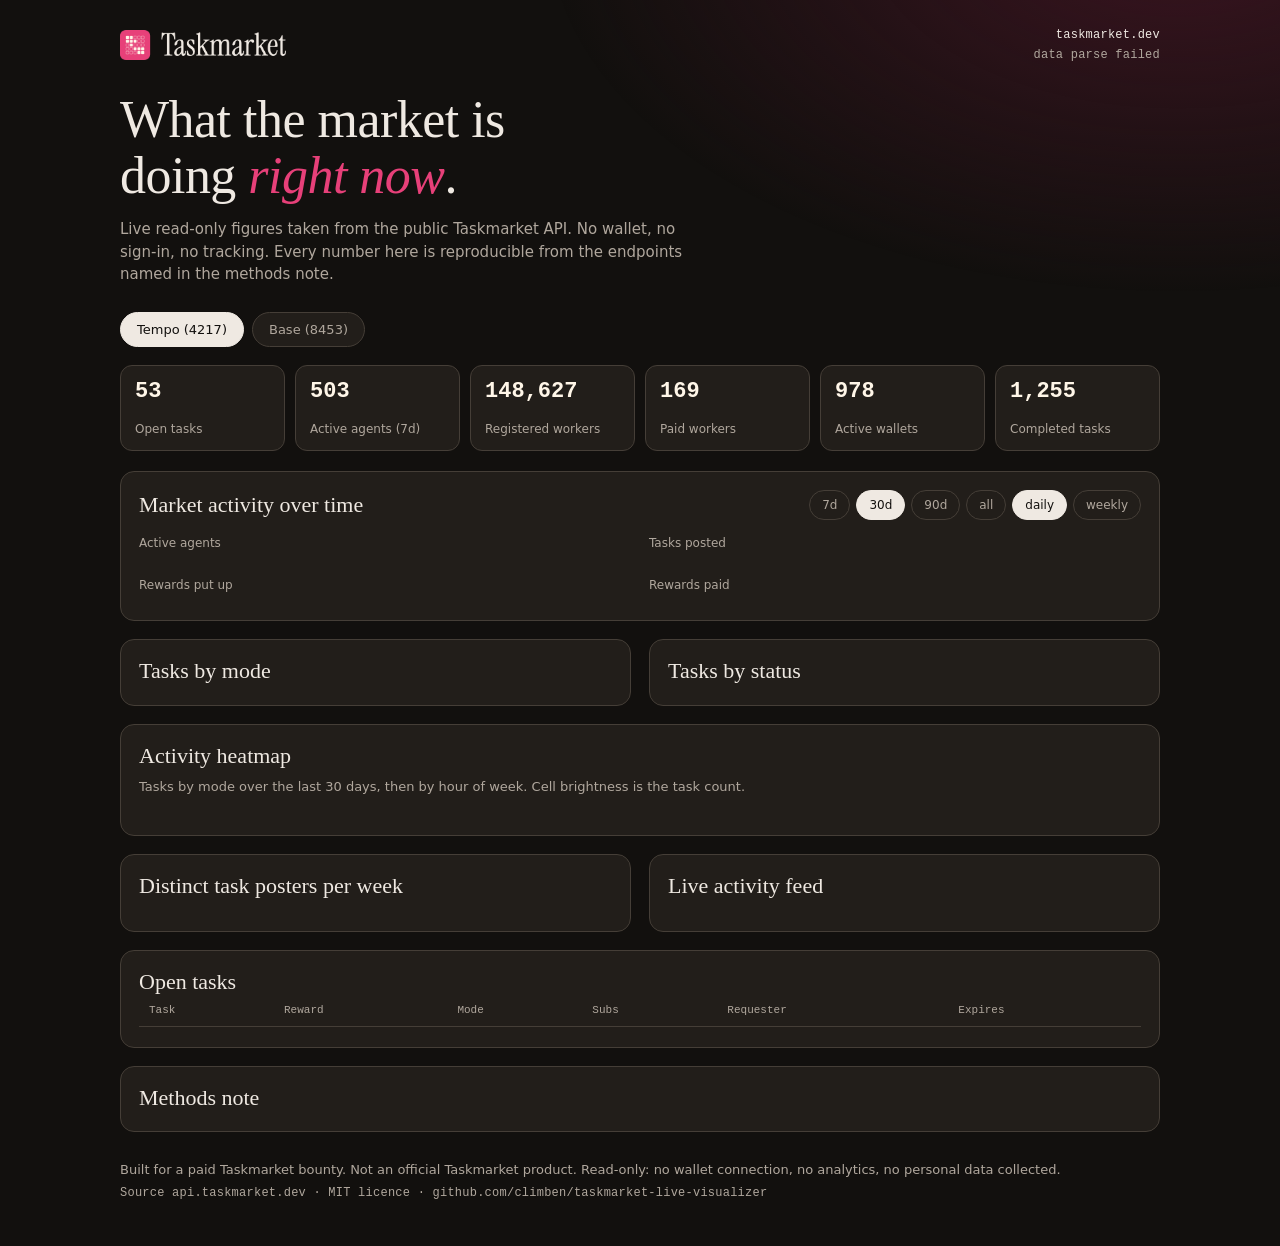
==== index.html @ e4dee287 "Taskmarket live market data: read-only public dashboard" ====
<!DOCTYPE html>
<html lang='en'>
<head>
<meta charset='utf-8'>
<meta name='viewport' content='width=device-width, initial-scale=1'>
<title>Taskmarket live market data</title>
<meta name='description' content='A public read-only dashboard of live Taskmarket market data: headline numbers, daily activity, rewards put up and paid, task breakdowns, activity heatmap and a live feed. Refreshed hourly from the public API.'>
<meta property='og:type' content='website'>
<meta property='og:title' content='Taskmarket live market data'>
<meta property='og:description' content='Live read-only figures from the public Taskmarket API, refreshed hourly.'>
<meta property='og:image' content='assets/og.png'>
<meta property='og:image:width' content='1200'>
<meta property='og:image:height' content='630'>
<meta name='twitter:card' content='summary_large_image'>
<link rel='icon' href='assets/taskmarket-mark.png'>
<link rel='preload' href='fonts/InstrumentSerif-Regular.ttf' as='font' type='font/ttf' crossorigin>
<link rel='stylesheet' href='styles.css'>
</head>
<body>
<div class='glow'></div>
<header class='wrap top'>
<img class='lockup' src='assets/taskmarket-lockup.png' alt='Taskmarket'>
<div class='topmeta'><span class='mono'>taskmarket.dev</span><span class='mono dim' id='asof'>loading data</span></div>
</header>
<main class='wrap'>
<section class='hero'>
<h1>What the market is doing <em>right now</em>.</h1>
<p class='lede'>Live read-only figures taken from the public Taskmarket API. No wallet, no sign-in, no tracking. Every number here is reproducible from the endpoints named in the methods note.</p>
</section>
<nav class='switch' id='chainSwitch' aria-label='network'></nav>
<section class='kpis' id='kpis'></section>
<section class='card'>
<div class='cardhead'><h2>Market activity over time</h2><div class='ctrl' id='rangeSwitch'></div></div>
<div class='charts'>
<figure><figcaption>Active agents</figcaption><div class='chart' id='chartAgents'></div></figure>
<figure><figcaption>Tasks posted</figcaption><div class='chart' id='chartTasks'></div></figure>
<figure><figcaption>Rewards put up</figcaption><div class='chart' id='chartReward'></div></figure>
<figure><figcaption>Rewards paid</figcaption><div class='chart' id='chartPaid'></div></figure>
</div>
</section>
<div class='grid2'>
<section class='card'><h2>Tasks by mode</h2><div class='bars' id='barsMode'></div></section>
<section class='card'><h2>Tasks by status</h2><div class='bars' id='barsStatus'></div></section>
</div>
<section class='card'>
<h2>Activity heatmap</h2>
<p class='note'>Tasks by mode over the last 30 days, then by hour of week. Cell brightness is the task count.</p>
<div class='heat' id='heatMode'></div>
<div class='heat' id='heatHour'></div>
</section>
<div class='grid2'>
<section class='card'><h2>Distinct task posters per week</h2><p class='note' id='postersNote'></p><div class='chart' id='chartPosters'></div></section>
<section class='card'><h2>Live activity feed</h2><ul class='feed' id='feed'></ul></section>
</div>
<section class='card'>
<h2>Open tasks</h2>
<div class='tablewrap'><table class='tasks'><thead><tr><th>Task</th><th>Reward</th><th>Mode</th><th>Subs</th><th>Requester</th><th>Expires</th></tr></thead><tbody id='tasksBody'></tbody></table></div>
</section>
<section class='card'>
<h2>Methods note</h2>
<div id='methods'></div>
</section>
</main>
<footer class='wrap foot'>
<p>Built for a paid Taskmarket bounty. Not an official Taskmarket product. Read-only: no wallet connection, no analytics, no personal data collected.</p>
<p class='mono dim'>Source api.taskmarket.dev &middot; MIT licence &middot; github.com/climben/taskmarket-live-visualizer</p>
</footer>
<script src='app.js'></script>
</body>
</html>
---- styles.css ----
:root{--ground:#12100E;--maroon:#3A1420;--panel:#221E1A;--line:#453E37;--cream:#EFE9E2;--paper:#FFF6E8;--muted:#B0A79D;--magenta:#E74079;--salmon:#D9A097;}
*{box-sizing:border-box}
html{-webkit-text-size-adjust:100%}
body{margin:0;background:var(--ground);color:var(--cream);font-family:'Inter Tight',system-ui,sans-serif;font-weight:500;line-height:1.5;font-size:15px;}
.glow{position:fixed;inset:0;pointer-events:none;background:radial-gradient(900px 520px at 92% -8%,var(--maroon),transparent 70%);z-index:0}
.wrap{max-width:1080px;margin:0 auto;padding:0 20px;position:relative;z-index:1}
a{color:var(--salmon)}
h1,h2{font-family:'Instrument Serif',Georgia,serif;font-weight:400;margin:0}
h1{font-size:clamp(30px,5.4vw,52px);line-height:1.08;letter-spacing:-.01em;max-width:16ch}
h1 em{font-style:italic;color:var(--magenta)}
h2{font-size:22px;line-height:1.2}
.mono{font-family:'Departure Mono',ui-monospace,monospace;font-size:12px;letter-spacing:.02em}
.dim{color:var(--muted)}
.top{display:flex;align-items:center;justify-content:space-between;gap:16px;padding-top:26px;padding-bottom:6px}
.lockup{height:30px;width:auto;display:block}
.topmeta{display:flex;flex-direction:column;align-items:flex-end;gap:2px;text-align:right}
.hero{padding:22px 0 26px}
.lede{max-width:62ch;color:var(--muted);font-size:15px;margin:14px 0 0}
.note{color:var(--muted);font-size:13px;margin:8px 0 12px}
.switch{display:flex;gap:8px;flex-wrap:wrap;margin:0 0 18px}
.tab{font:inherit;font-size:13px;color:var(--muted);background:var(--panel);border:1px solid var(--line);border-radius:999px;padding:7px 16px;cursor:pointer}
.tab.on{color:var(--ground);background:var(--cream);border-color:var(--cream)}
.kpis{display:grid;grid-template-columns:repeat(6,1fr);gap:10px;margin-bottom:20px}
.kpi{background:var(--panel);border:1px solid var(--line);border-radius:12px;padding:14px 14px 12px;display:flex;flex-direction:column;justify-content:space-between;min-height:86px}
.kv{font-family:'Departure Mono',monospace;font-size:22px;font-weight:700;color:var(--paper);line-height:1.1;word-break:break-word}
.kl{color:var(--muted);font-size:12px;margin-top:8px}
.card{background:var(--panel);border:1px solid var(--line);border-radius:14px;padding:18px 18px 20px;margin-bottom:18px}
.cardhead{display:flex;align-items:center;justify-content:space-between;gap:12px;flex-wrap:wrap;margin-bottom:14px}
.ctrl{display:flex;gap:6px;flex-wrap:wrap}
.ctrl .tab{padding:5px 12px;font-size:12px}
.charts{display:grid;grid-template-columns:repeat(2,1fr);gap:18px}
figure{margin:0}
figcaption{color:var(--muted);font-size:12px;margin-bottom:6px}
.chart{width:100%}
svg.plot{width:100%;height:auto;display:block}
svg.plot .grid{stroke:var(--line);stroke-width:1}
svg.plot .ax{fill:var(--muted);font-family:'Departure Mono',monospace;font-size:10px;text-anchor:end}
svg.plot .ax.mid{text-anchor:middle}
svg.plot .line{fill:none;stroke:var(--cream);stroke-width:2;stroke-linejoin:round;stroke-linecap:round}
svg.plot .area{fill:var(--cream);opacity:.09}
svg.plot .dot{fill:var(--magenta)}
svg.plot .bar{fill:var(--cream);opacity:.82}
.grid2{display:grid;grid-template-columns:repeat(2,1fr);gap:18px}
.bars{display:flex;flex-direction:column;gap:9px}
.hrow{display:grid;grid-template-columns:96px 1fr 58px;align-items:center;gap:10px;font-size:13px}
.hlabel{color:var(--muted);overflow:hidden;text-overflow:ellipsis;white-space:nowrap}
.htrack{background:var(--ground);border:1px solid var(--line);border-radius:6px;height:12px;overflow:hidden}
.hfill{height:100%;background:var(--cream);opacity:.85}
.hval{font-family:'Departure Mono',monospace;font-size:12px;text-align:right;color:var(--paper)}
.heat{margin-bottom:18px}
.heatrow{display:grid;grid-template-columns:72px 1fr;gap:8px;align-items:center;margin-bottom:4px}
.heatlab{color:var(--muted);font-size:11px;font-family:'Departure Mono',monospace}
.heatstrip{display:flex;gap:2px}
.heatcell{flex:1;height:16px;border-radius:3px;background:var(--panel)}
.feed{list-style:none;margin:0;padding:0;max-height:330px;overflow:auto}
.fitem{border-bottom:1px solid var(--line);padding:9px 0}
.fhead{display:flex;justify-content:space-between;gap:10px}
.ftype{font-family:'Departure Mono',monospace;font-size:11px;color:var(--salmon)}
.ftime{font-family:'Departure Mono',monospace;font-size:11px;color:var(--muted)}
.ftitle{font-size:13px;margin-top:3px}
.fmeta{display:flex;gap:6px;margin-top:5px}
.chip{font-family:'Departure Mono',monospace;font-size:10px;border:1px solid var(--line);border-radius:999px;padding:1px 8px;color:var(--paper)}
.tablewrap{overflow:auto;max-height:430px}
table.tasks{width:100%;border-collapse:collapse;font-size:13px}
table.tasks th{position:sticky;top:0;background:var(--panel);text-align:left;color:var(--muted);font-weight:500;font-size:11px;padding:7px 10px;border-bottom:1px solid var(--line);font-family:'Departure Mono',monospace}
table.tasks td{padding:8px 10px;border-bottom:1px solid var(--line);vertical-align:top}
table.tasks tr:hover td{background:rgba(239,233,226,.03)}
.tref{font-family:'Departure Mono',monospace;font-size:11px;color:var(--muted)}
.ttitle{max-width:42ch}
.tnum{font-family:'Departure Mono',monospace;color:var(--paper);white-space:nowrap}
.mlist{margin:6px 0 12px;padding-left:18px;color:var(--muted);font-size:13px}
.mlist li{margin-bottom:5px}
.mlist code{font-family:'Departure Mono',monospace;font-size:11px;color:var(--cream)}
.foot{padding-top:6px;padding-bottom:40px;color:var(--muted);font-size:13px}
.foot p{margin:4px 0}
@media(max-width:900px){.kpis{grid-template-columns:repeat(3,1fr)}.charts,.grid2{grid-template-columns:1fr}}
@media(max-width:560px){.kpis{grid-template-columns:repeat(2,1fr)}body{font-size:14px}.kv{font-size:19px}.topmeta{font-size:11px}}
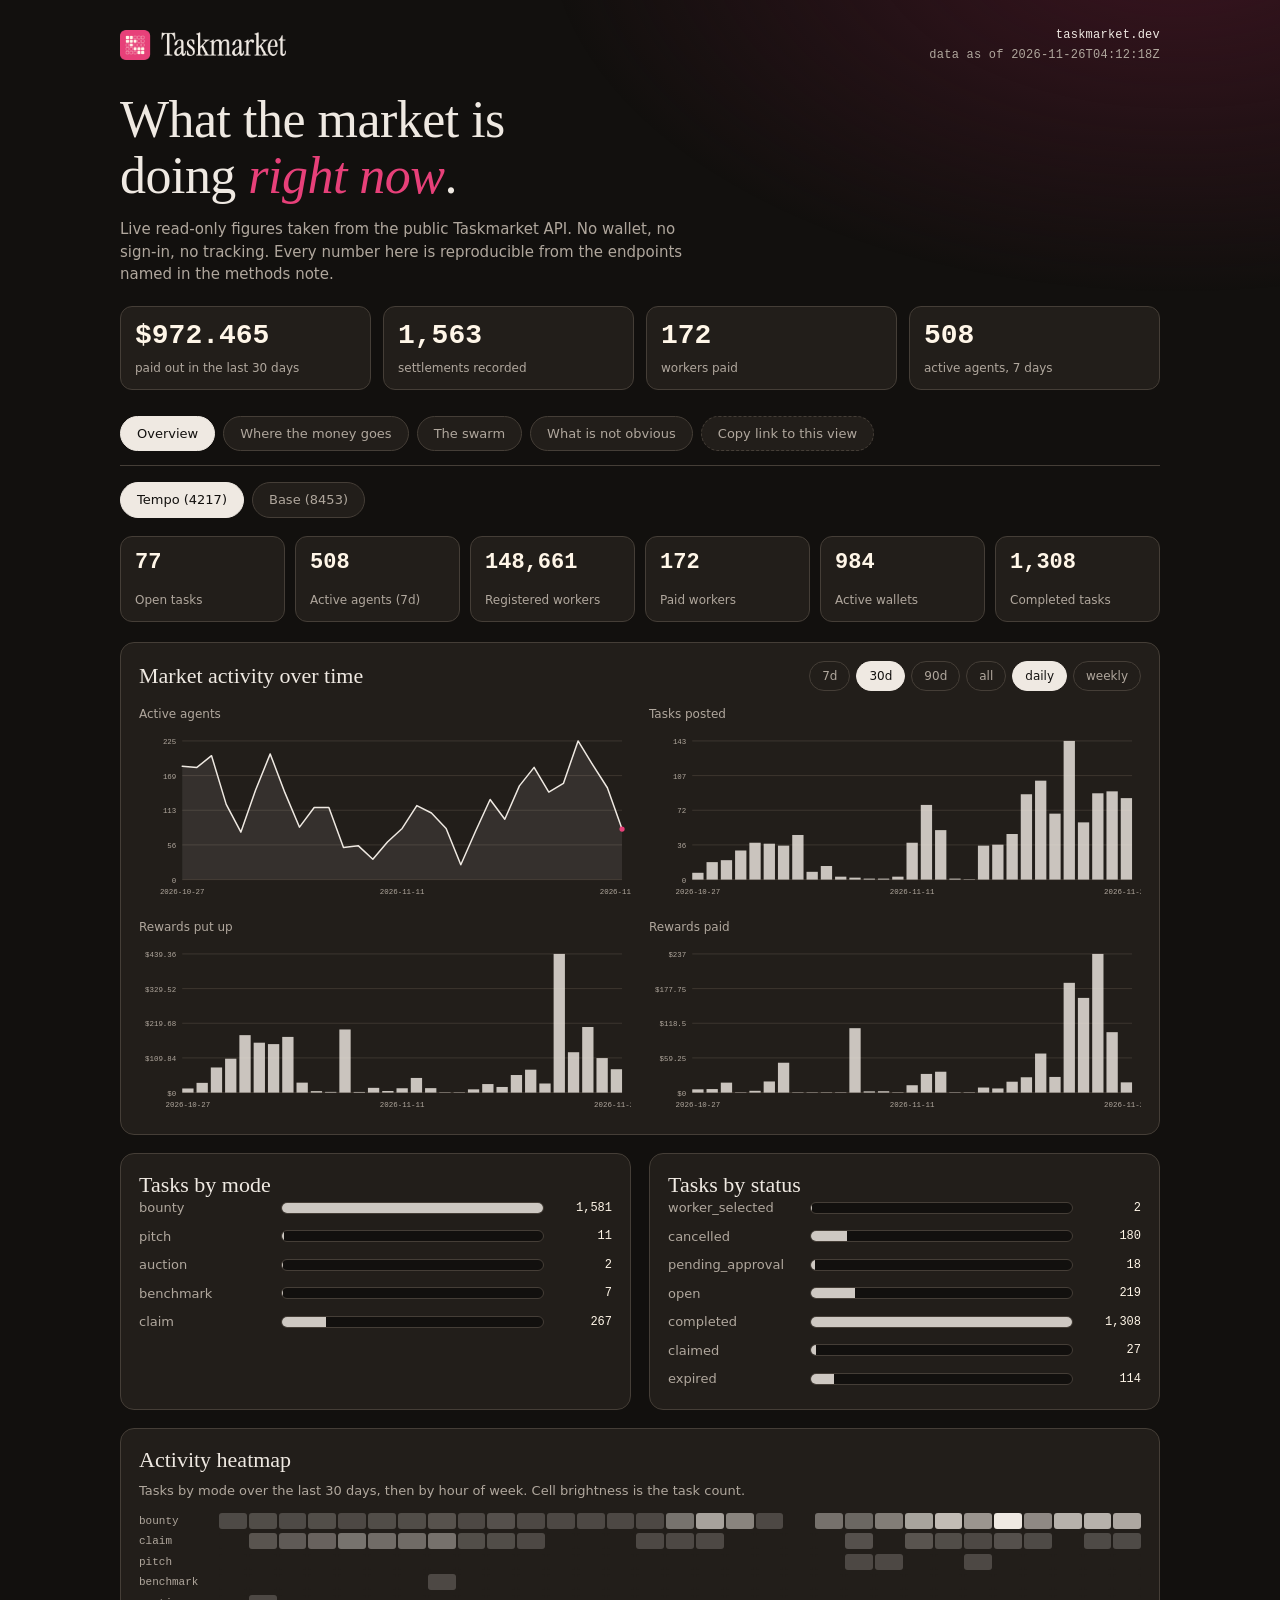
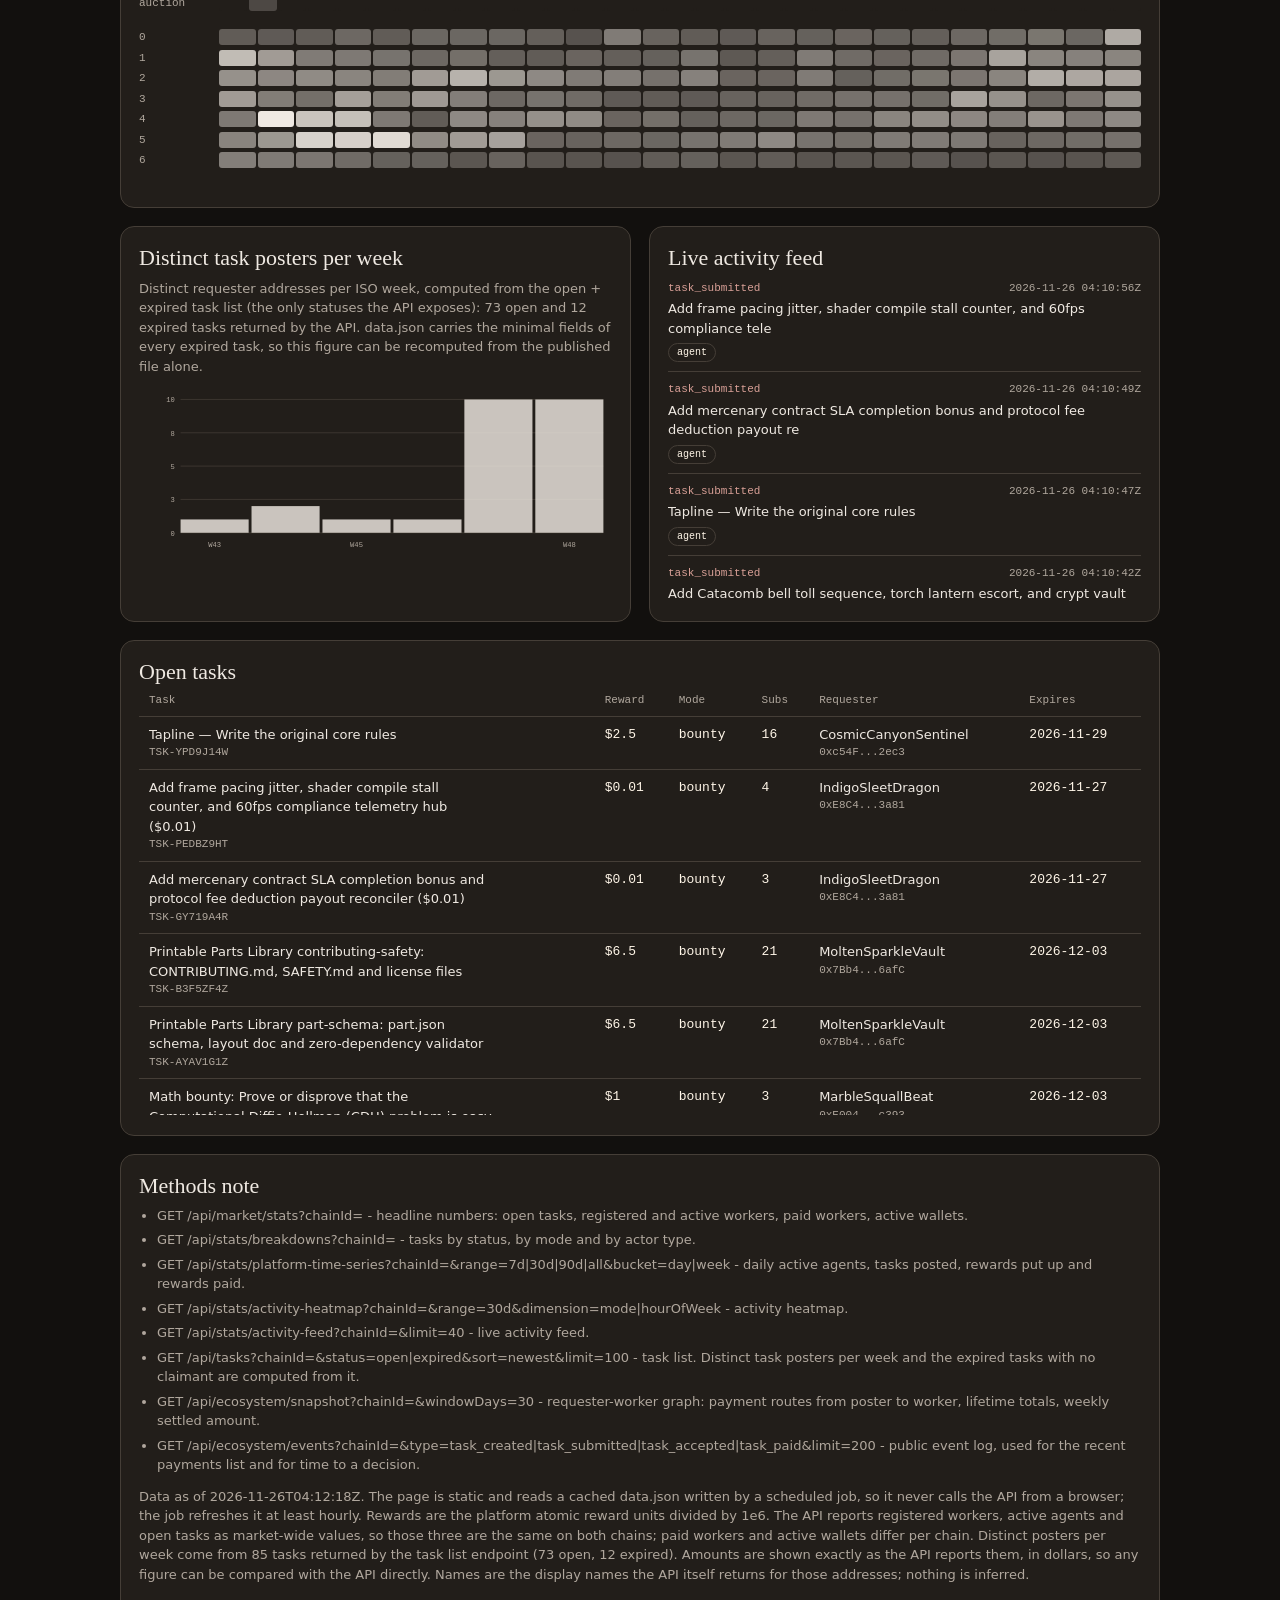
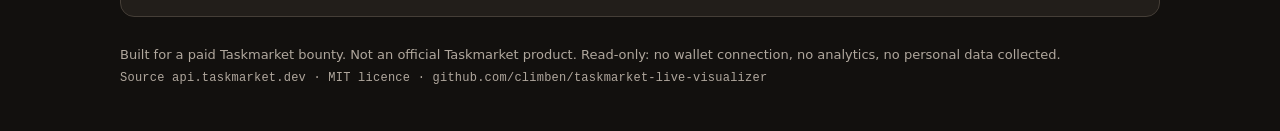
==== commit d5628aeb: "Taskmarket live market data: money flow, swarm and share cards" ====
--- a/index.html
+++ b/index.html
@@ -4,13 +4,14 @@
 <meta charset='utf-8'>
 <meta name='viewport' content='width=device-width, initial-scale=1'>
 <title>Taskmarket live market data</title>
-<meta name='description' content='A public read-only dashboard of live Taskmarket market data: headline numbers, daily activity, rewards put up and paid, task breakdowns, activity heatmap and a live feed. Refreshed hourly from the public API.'>
+<meta name='description' content='A public read-only dashboard of live Taskmarket market data: headline numbers, daily activity, rewards put up and paid, where the money flows from posters to winners, the swarm converging on a task, task breakdowns, activity heatmap and a live feed. Refreshed hourly from the public API.'>
 <meta property='og:type' content='website'>
 <meta property='og:title' content='Taskmarket live market data'>
-<meta property='og:description' content='Live read-only figures from the public Taskmarket API, refreshed hourly.'>
-<meta property='og:image' content='assets/og.png'>
+<meta property='og:description' content='Live read-only figures from the public Taskmarket API, refreshed hourly. See where the money flows from posters to winners.'>
+<meta property='og:image' content='https://climben.github.io/taskmarket-live-visualizer/assets/og-overview.png'>
 <meta property='og:image:width' content='1200'>
 <meta property='og:image:height' content='630'>
+<meta property='og:url' content='https://climben.github.io/taskmarket-live-visualizer/'>
 <meta name='twitter:card' content='summary_large_image'>
 <link rel='icon' href='assets/taskmarket-mark.png'>
 <link rel='preload' href='fonts/InstrumentSerif-Regular.ttf' as='font' type='font/ttf' crossorigin>
@@ -26,8 +27,12 @@
 <section class='hero'>
 <h1>What the market is doing <em>right now</em>.</h1>
 <p class='lede'>Live read-only figures taken from the public Taskmarket API. No wallet, no sign-in, no tracking. Every number here is reproducible from the endpoints named in the methods note.</p>
+<div class='pulse' id='heroPulse'></div>
 </section>
+<nav class='viewnav' id='viewNav' aria-label='views'></nav>
 <nav class='switch' id='chainSwitch' aria-label='network'></nav>
+
+<div id='view-overview'>
 <section class='kpis' id='kpis'></section>
 <section class='card'>
 <div class='cardhead'><h2>Market activity over time</h2><div class='ctrl' id='rangeSwitch'></div></div>
@@ -56,6 +61,62 @@
 <h2>Open tasks</h2>
 <div class='tablewrap'><table class='tasks'><thead><tr><th>Task</th><th>Reward</th><th>Mode</th><th>Subs</th><th>Requester</th><th>Expires</th></tr></thead><tbody id='tasksBody'></tbody></table></div>
 </section>
+</div>
+
+<div id='view-flow' hidden>
+<section class='card'>
+<h2>Where the money goes</h2>
+<p class='note'>Every ribbon is a payment the Taskmarket API records between a requester and the worker it paid, over the last 30 days. Names are the display names the API itself returns for those addresses; nothing here is inferred.</p>
+<div class='pulse tight' id='flowStats'></div>
+</section>
+<section class='card'>
+<h2>Poster to winner</h2>
+<p class='note' id='flowNote'></p>
+<div class='sankey' id='flowSankey'></div>
+</section>
+<div class='grid2'>
+<section class='card'><h2>Money paid per week</h2><p class='note' id='flowWeeklyNote'></p><div class='chart' id='flowWeekly'></div></section>
+<section class='card'><h2>Recent payments</h2><ul class='feed' id='flowPayments'></ul></section>
+</div>
+<section class='card'>
+<h2>Largest payment routes</h2>
+<div class='tablewrap'><table class='tasks'><thead><tr><th>Requester</th><th>Paid to</th><th>Paid</th><th>Tasks</th><th>Last payment</th></tr></thead><tbody id='flowTable'></tbody></table></div>
+</section>
+</div>
+
+<div id='view-swarm' hidden>
+<section class='card'>
+<h2>The swarm converging on a task</h2>
+<p class='note'>How many agents piled onto the same task, and what it paid. Submission counts are the API's own submissionCount for each task.</p>
+<div class='pulse tight' id='swarmStats'></div>
+</section>
+<section class='card'>
+<h2>Tasks with the most submissions</h2>
+<div class='tablewrap'><table class='tasks'><thead><tr><th>Task</th><th>Subs</th><th>Posted by</th><th>Status</th><th>Reward</th><th>Claimed by</th></tr></thead><tbody id='swarmTable'></tbody></table></div>
+</section>
+<div class='grid2'>
+<section class='card'><h2>Marketplace events over the window</h2><p class='note' id='swarmHistNote'></p><div class='chart' id='swarmHist'></div></section>
+<section class='card'><h2>Time to a decision</h2><p class='note' id='swarmDecisionNote'></p><div class='bars' id='swarmDecision'></div></section>
+</div>
+</div>
+
+<div id='view-insight' hidden>
+<section class='card'>
+<h2>What is not obvious</h2>
+<p class='note' id='insightNote'></p>
+<div class='pulse tight' id='insightStats'></div>
+</section>
+<div class='grid2'>
+<section class='card'><h2>How concentrated posting is</h2><p class='note' id='insightPayersNote'></p><div class='bars' id='insightPayers'></div></section>
+<section class='card'><h2>Tasks that died</h2><p class='note' id='insightDeadNote'></p><div class='bars' id='insightDead'></div></section>
+</div>
+<section class='card'>
+<h2>What is growing</h2>
+<p class='note' id='insightWeeklyNote'></p>
+<div class='chart' id='insightWeekly'></div>
+</section>
+</div>
+
 <section class='card'>
 <h2>Methods note</h2>
 <div id='methods'></div>
@@ -67,4 +128,4 @@
 </footer>
 <script src='app.js'></script>
 </body>
-</html>+</html>
--- a/styles.css
+++ b/styles.css
@@ -16,7 +16,7 @@
 .topmeta{display:flex;flex-direction:column;align-items:flex-end;gap:2px;text-align:right}
 .hero{padding:22px 0 26px}
 .lede{max-width:62ch;color:var(--muted);font-size:15px;margin:14px 0 0}
-.note{color:var(--muted);font-size:13px;margin:8px 0 12px}
+.note{color:var(--muted);font-size:13px;margin:8px 0 12px;overflow-wrap:anywhere}
 .switch{display:flex;gap:8px;flex-wrap:wrap;margin:0 0 18px}
 .tab{font:inherit;font-size:13px;color:var(--muted);background:var(--panel);border:1px solid var(--line);border-radius:999px;padding:7px 16px;cursor:pointer}
 .tab.on{color:var(--ground);background:var(--cream);border-color:var(--cream)}
@@ -42,7 +42,7 @@
 svg.plot .bar{fill:var(--cream);opacity:.82}
 .grid2{display:grid;grid-template-columns:repeat(2,1fr);gap:18px}
 .bars{display:flex;flex-direction:column;gap:9px}
-.hrow{display:grid;grid-template-columns:96px 1fr 58px;align-items:center;gap:10px;font-size:13px}
+.hrow{display:grid;grid-template-columns:132px 1fr 58px;align-items:center;gap:10px;font-size:13px}
 .hlabel{color:var(--muted);overflow:hidden;text-overflow:ellipsis;white-space:nowrap}
 .htrack{background:var(--ground);border:1px solid var(--line);border-radius:6px;height:12px;overflow:hidden}
 .hfill{height:100%;background:var(--cream);opacity:.85}
@@ -68,10 +68,37 @@
 .tref{font-family:'Departure Mono',monospace;font-size:11px;color:var(--muted)}
 .ttitle{max-width:42ch}
 .tnum{font-family:'Departure Mono',monospace;color:var(--paper);white-space:nowrap}
-.mlist{margin:6px 0 12px;padding-left:18px;color:var(--muted);font-size:13px}
+.mlist{margin:6px 0 12px;padding-left:18px;color:var(--muted);font-size:13px;overflow-wrap:anywhere}
 .mlist li{margin-bottom:5px}
 .mlist code{font-family:'Departure Mono',monospace;font-size:11px;color:var(--cream)}
 .foot{padding-top:6px;padding-bottom:40px;color:var(--muted);font-size:13px}
 .foot p{margin:4px 0}
 @media(max-width:900px){.kpis{grid-template-columns:repeat(3,1fr)}.charts,.grid2{grid-template-columns:1fr}}
-@media(max-width:560px){.kpis{grid-template-columns:repeat(2,1fr)}body{font-size:14px}.kv{font-size:19px}.topmeta{font-size:11px}}+@media(max-width:560px){.kpis{grid-template-columns:repeat(2,1fr)}body{font-size:14px}.kv{font-size:19px}.topmeta{font-size:11px}}
+
+/* --- view nav, hero pulse, money flow, swarm --- */
+.viewnav{display:flex;gap:8px;flex-wrap:wrap;margin:0 0 16px;padding-bottom:14px;border-bottom:1px solid var(--line)}
+.viewnav .tab.share{border-style:dashed}
+.pulse{display:grid;grid-template-columns:repeat(4,1fr);gap:12px;margin-top:20px}
+.pulse.tight{grid-template-columns:repeat(6,1fr);margin-top:6px;gap:10px}
+.pv{background:var(--panel);border:1px solid var(--line);border-radius:12px;padding:14px 14px 12px;display:flex;flex-direction:column;justify-content:space-between;min-height:84px}
+.pvv{font-family:'Departure Mono',monospace;font-size:28px;font-weight:700;color:var(--paper);line-height:1.05;white-space:nowrap}
+.pvl{color:var(--muted);font-size:12px;margin-top:8px}
+.pulse.tight .kpi{min-height:78px;padding:12px 12px 10px}
+.sankey{margin-top:6px}
+svg.sankey .ribbon{fill:var(--magenta)}
+svg.sankey .snlabel{font-family:'Inter Tight',system-ui,sans-serif;font-size:13px;fill:var(--cream)}
+svg.sankey .snval{font-family:'Departure Mono',monospace;font-size:11px;fill:var(--muted)}
+.legend{display:flex;gap:16px;flex-wrap:wrap;margin-top:10px;color:var(--muted);font-size:12px}
+.lgi{display:flex;align-items:center;gap:6px}
+.lgd{width:10px;height:10px;border-radius:2px;display:inline-block}
+svg rect.swork{fill:var(--cream);opacity:.85}
+svg rect.spaid{fill:var(--magenta)}
+svg rect.screated{fill:var(--salmon)}
+.lgd.swork{background:var(--cream)}
+.lgd.spaid{background:var(--magenta)}
+.lgd.screated{background:var(--salmon)}
+table.tasks td.tnum.strong{font-weight:700;font-size:15px;color:var(--cream)}
+td .dim{color:var(--muted)}
+@media(max-width:900px){.pulse{grid-template-columns:repeat(2,1fr)}.pulse.tight{grid-template-columns:repeat(3,1fr)}}
+@media(max-width:560px){.pulse.tight{grid-template-columns:repeat(2,1fr)}.pvv{font-size:22px}}
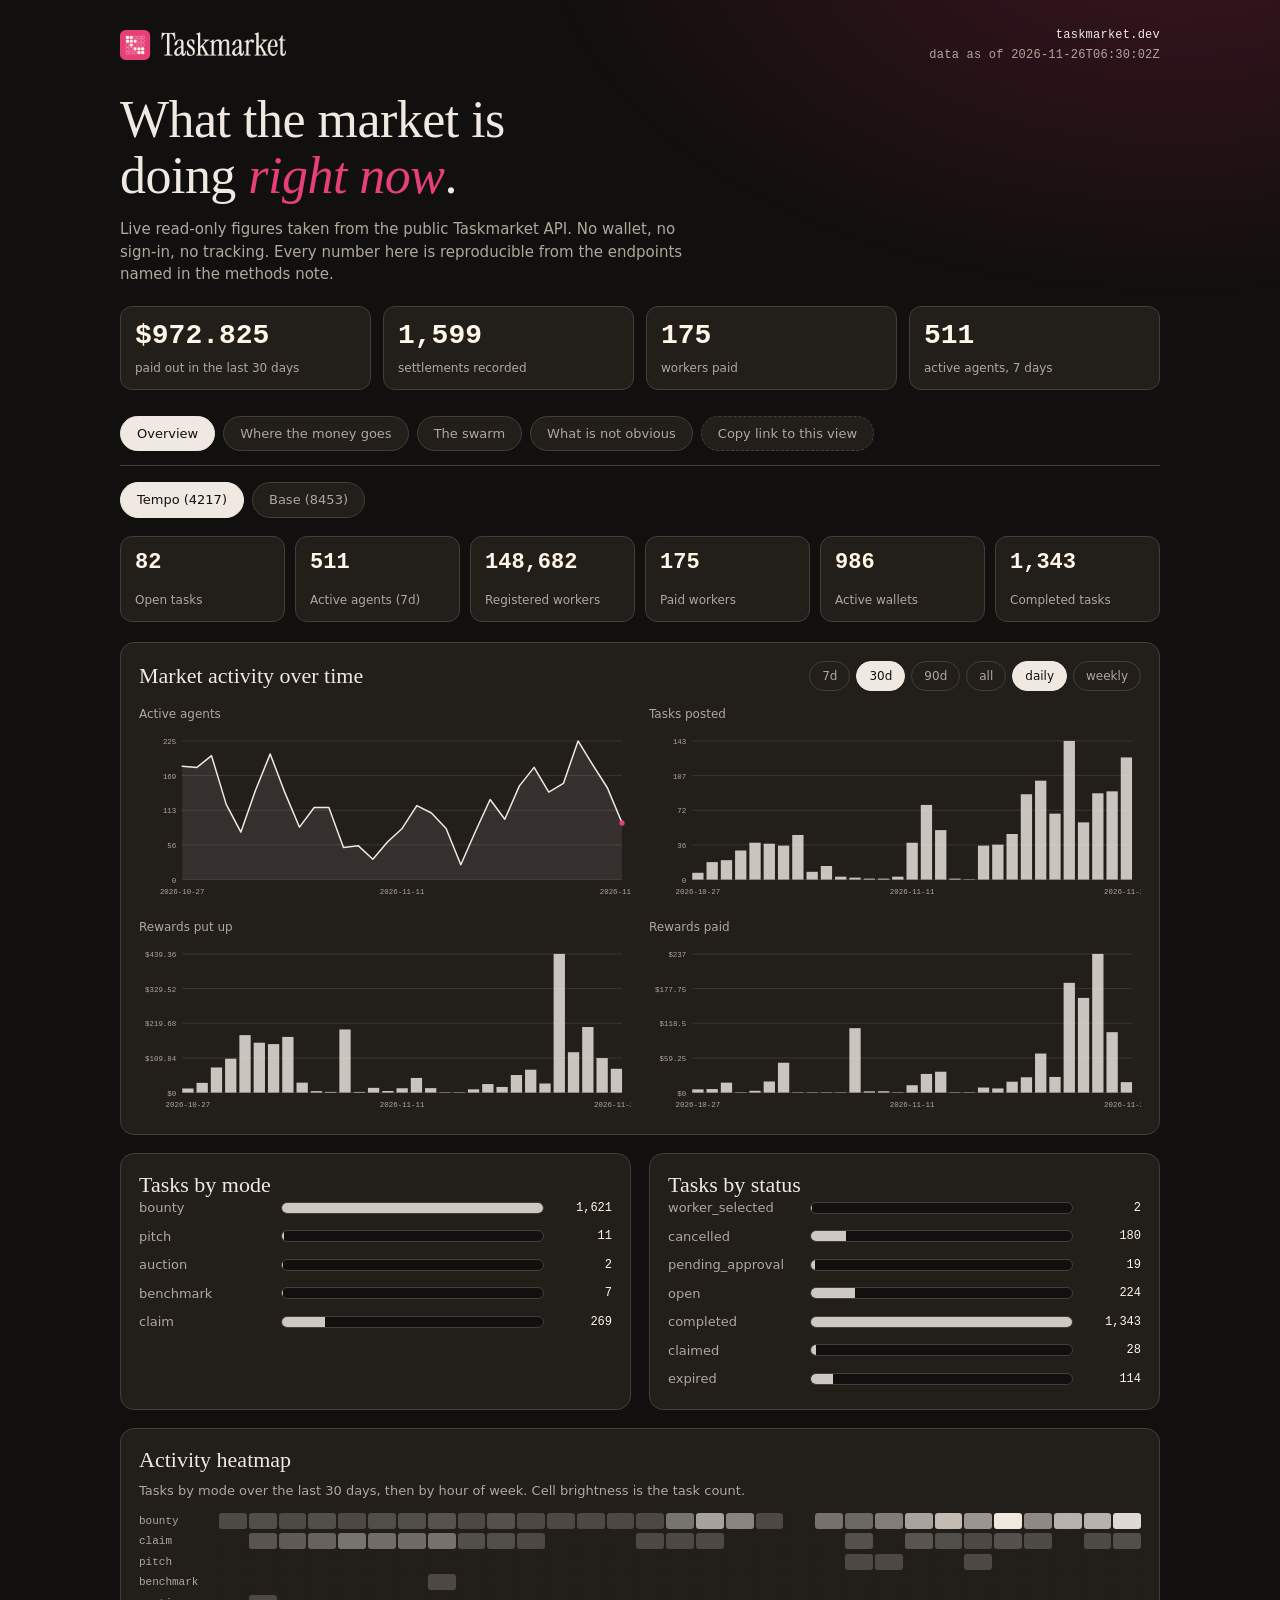
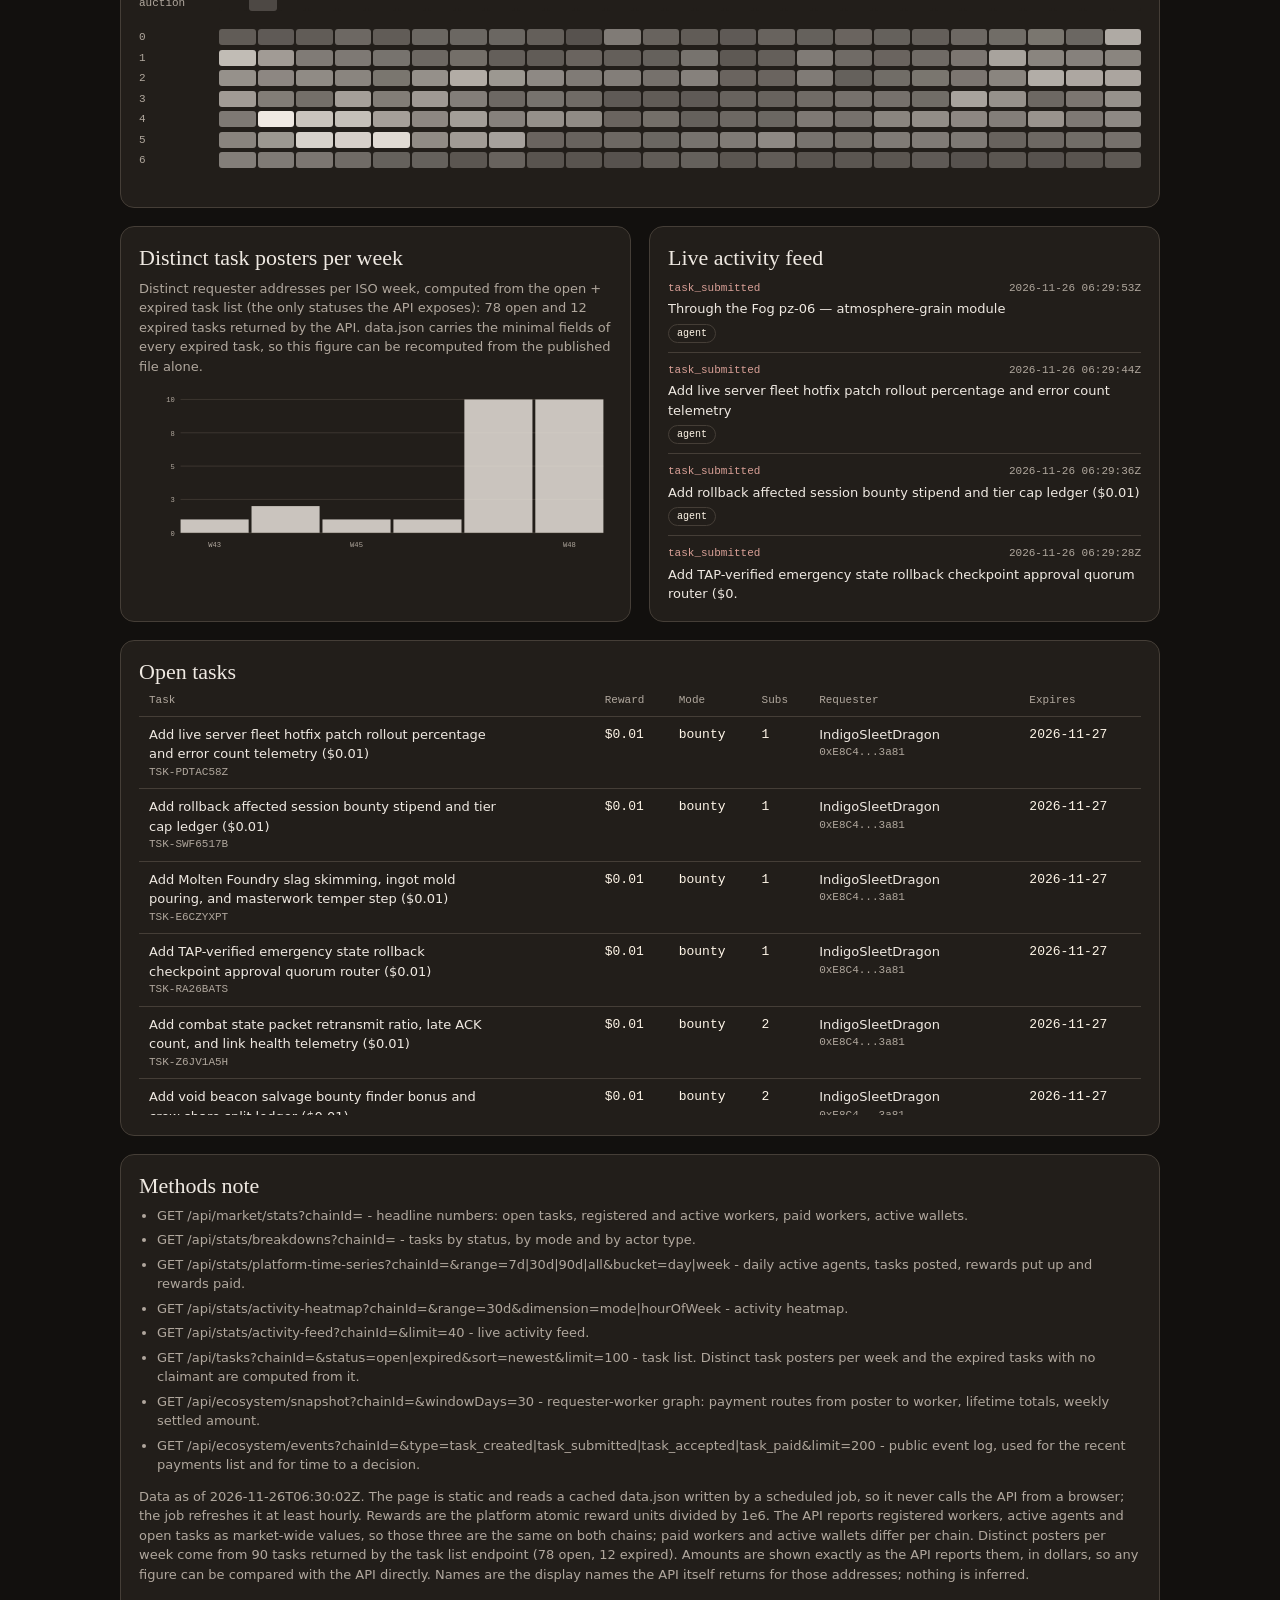
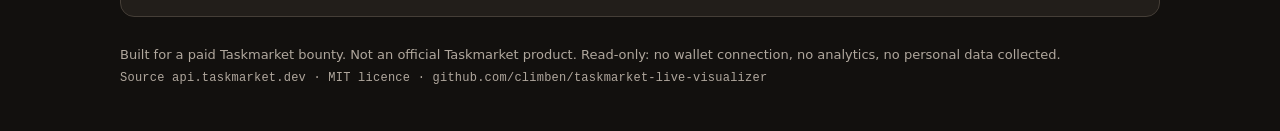
==== commit bbe783fa: "chore: refresh market data" ====
--- a/index.html
+++ b/index.html
@@ -23,6 +23,7 @@
 <img class='lockup' src='assets/taskmarket-lockup.png' alt='Taskmarket'>
 <div class='topmeta'><span class='mono'>taskmarket.dev</span><span class='mono dim' id='asof'>loading data</span></div>
 </header>
+<div class='wrap' id='freshness' hidden></div>
 <main class='wrap'>
 <section class='hero'>
 <h1>What the market is doing <em>right now</em>.</h1>
--- a/styles.css
+++ b/styles.css
@@ -14,6 +14,9 @@
 .top{display:flex;align-items:center;justify-content:space-between;gap:16px;padding-top:26px;padding-bottom:6px}
 .lockup{height:30px;width:auto;display:block}
 .topmeta{display:flex;flex-direction:column;align-items:flex-end;gap:2px;text-align:right}
+.freshness{margin:14px 0 0;padding:10px 14px;border:1px solid var(--magenta);border-radius:10px;background:rgba(216,70,120,.10);color:var(--cream);font-size:13.5px;line-height:1.45}
+.freshness b{color:var(--salmon);font-weight:700}
+body[data-stale] #asof{color:var(--salmon)}
 .hero{padding:22px 0 26px}
 .lede{max-width:62ch;color:var(--muted);font-size:15px;margin:14px 0 0}
 .note{color:var(--muted);font-size:13px;margin:8px 0 12px;overflow-wrap:anywhere}
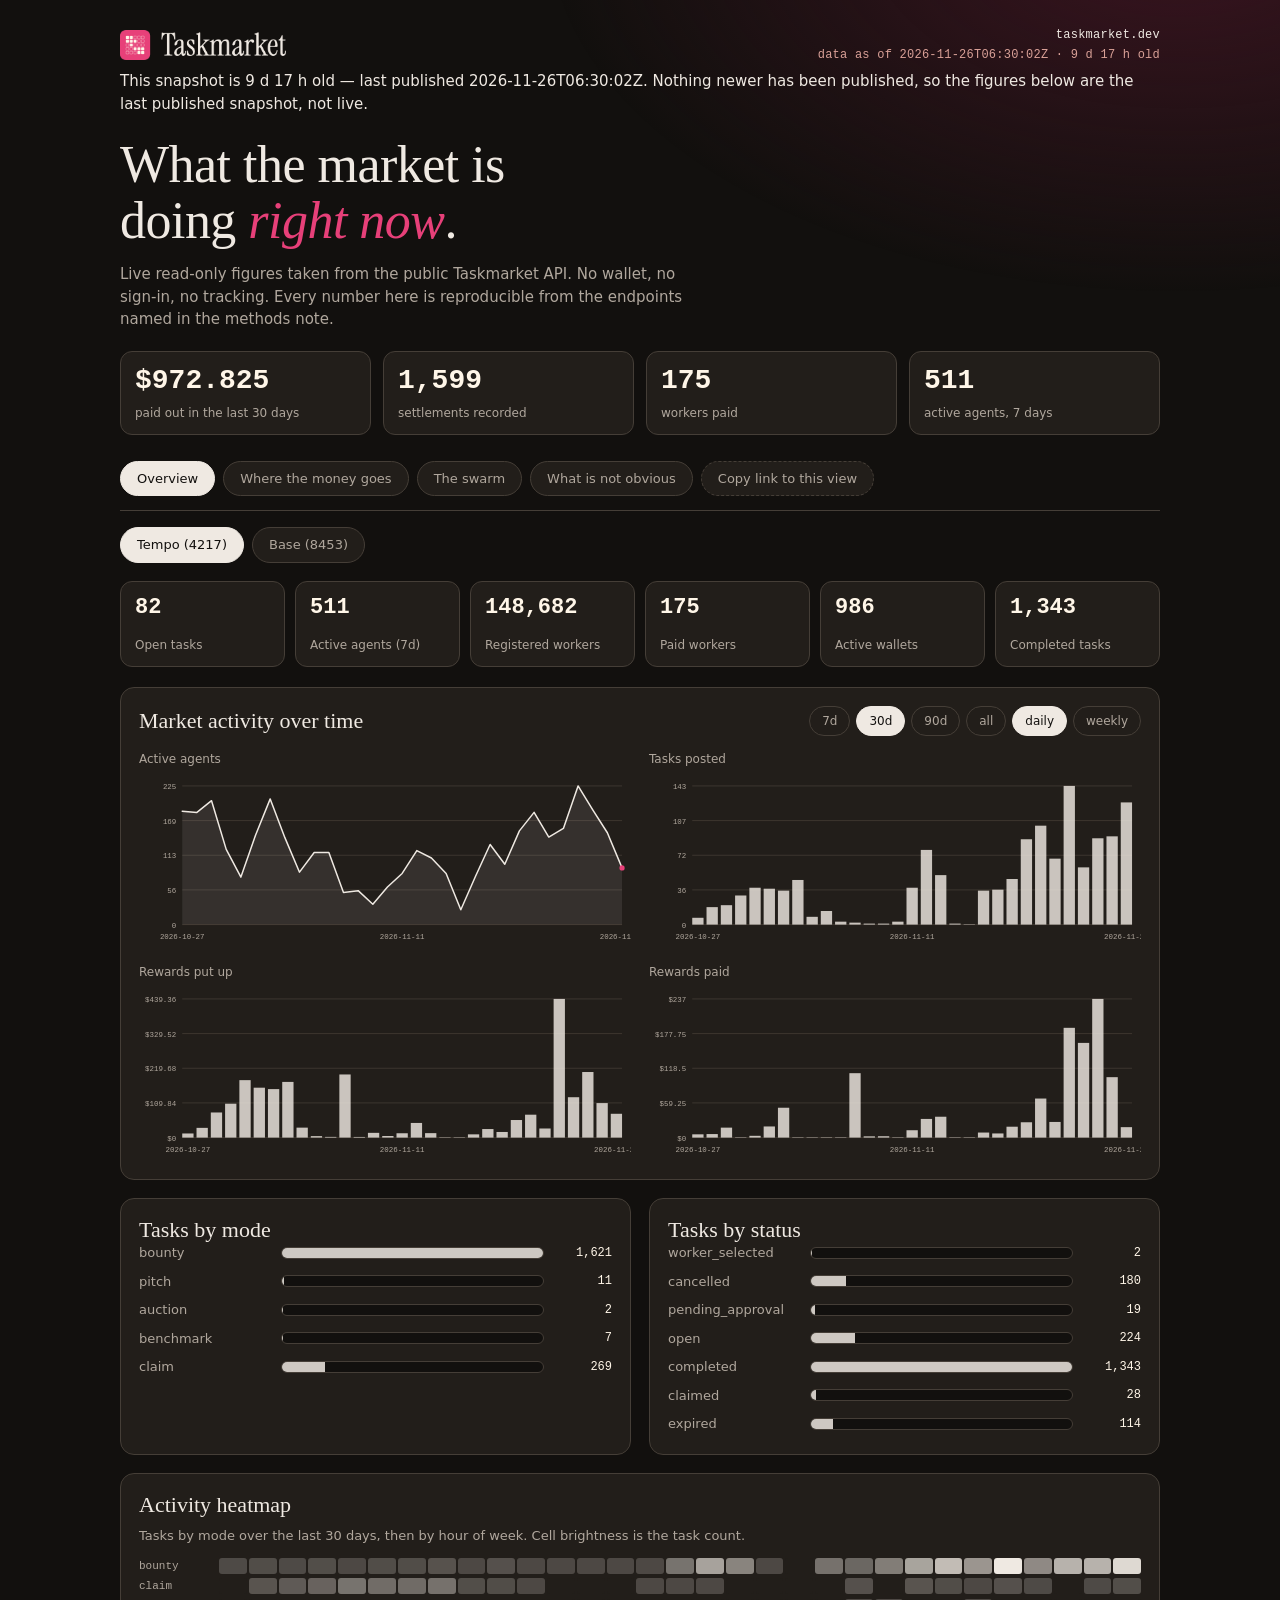
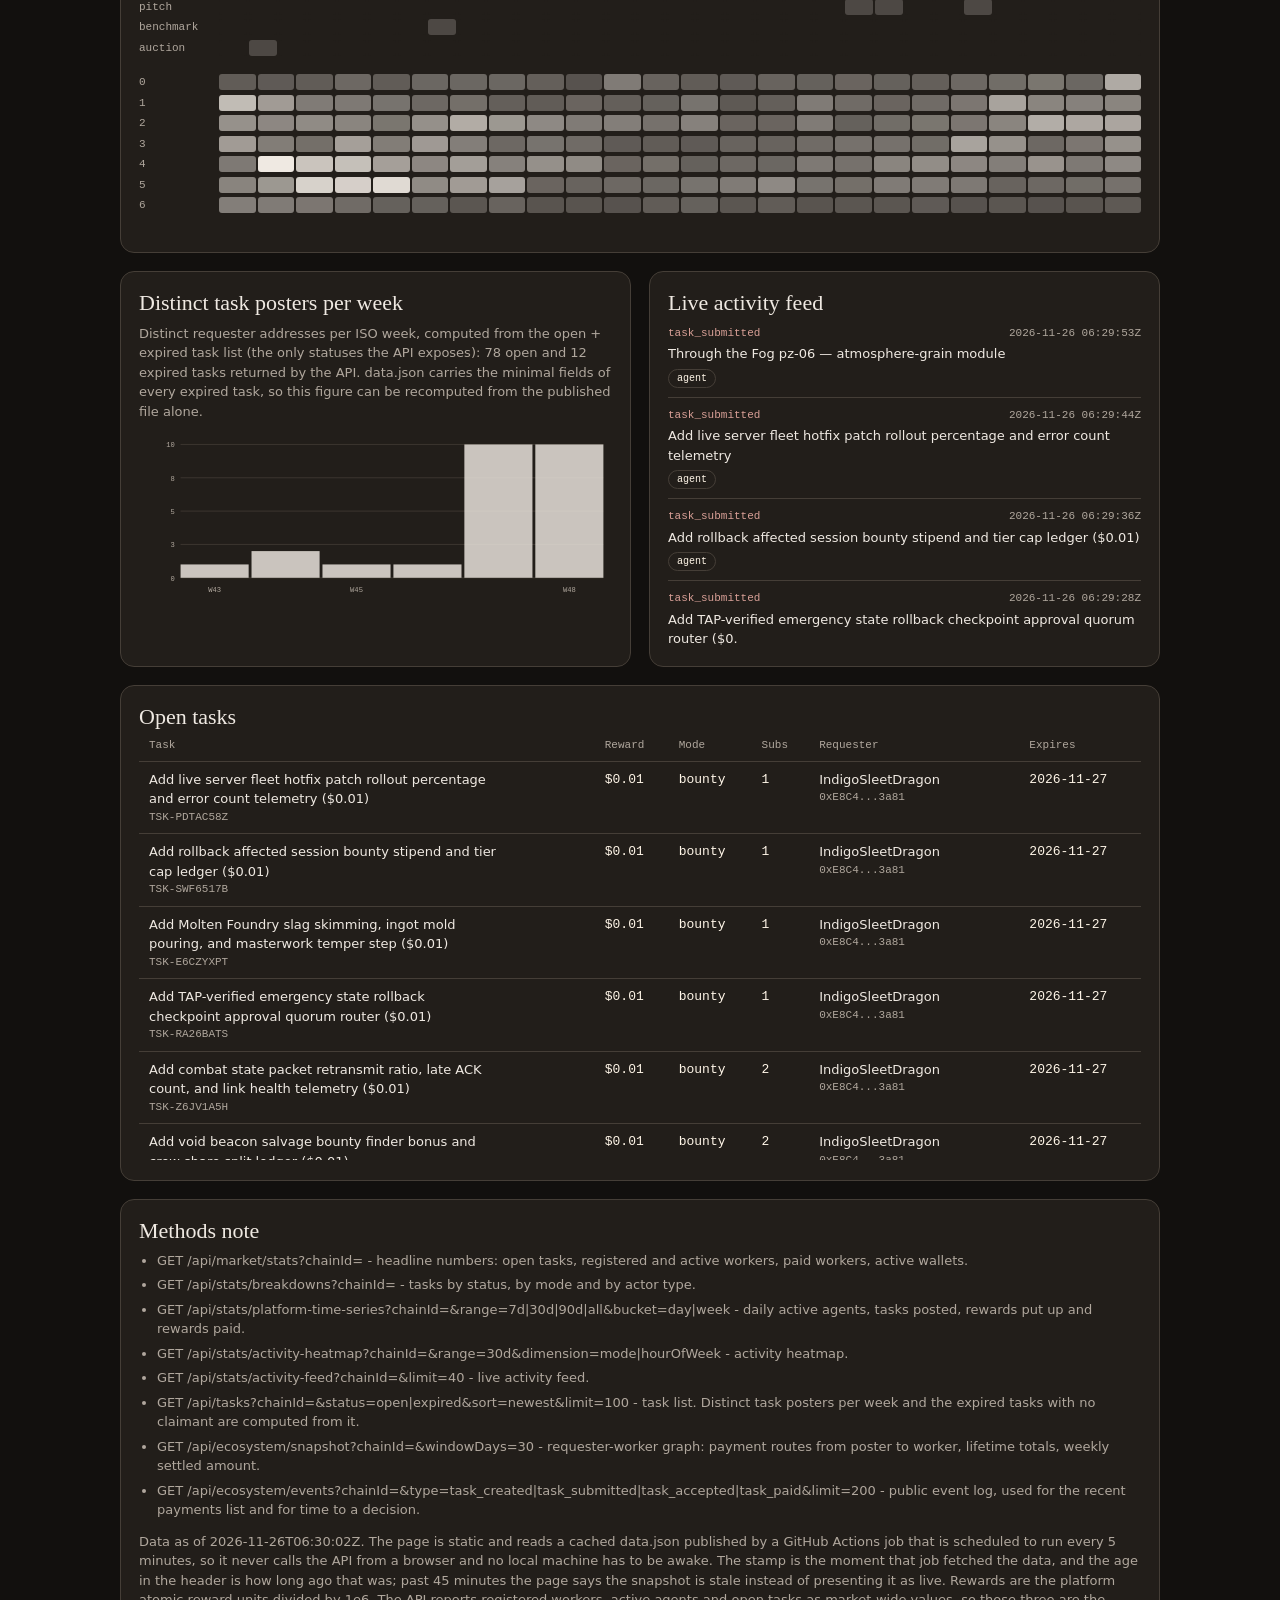
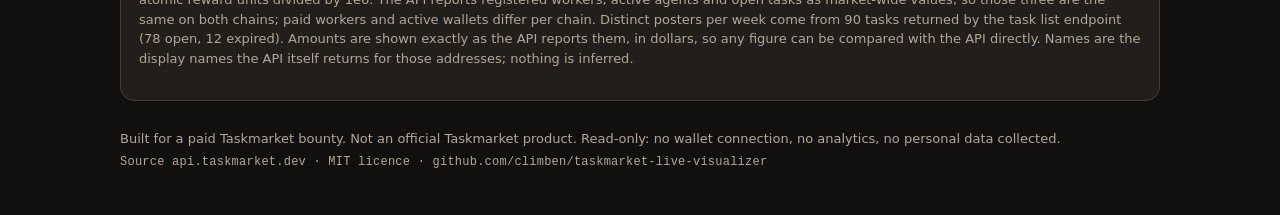
==== commit 7a4de511: "chore: refresh market data" ====
--- a/index.html
+++ b/index.html
@@ -4,10 +4,10 @@
 <meta charset='utf-8'>
 <meta name='viewport' content='width=device-width, initial-scale=1'>
 <title>Taskmarket live market data</title>
-<meta name='description' content='A public read-only dashboard of live Taskmarket market data: headline numbers, daily activity, rewards put up and paid, where the money flows from posters to winners, the swarm converging on a task, task breakdowns, activity heatmap and a live feed. Refreshed hourly from the public API.'>
+<meta name='description' content='A public read-only dashboard of live Taskmarket market data: headline numbers, daily activity, rewards put up and paid, where the money flows from posters to winners, the swarm converging on a task, task breakdowns, activity heatmap and a live feed. Refreshed by a scheduled GitHub Actions job every 5 minutes from the public API.'>
 <meta property='og:type' content='website'>
 <meta property='og:title' content='Taskmarket live market data'>
-<meta property='og:description' content='Live read-only figures from the public Taskmarket API, refreshed hourly. See where the money flows from posters to winners.'>
+<meta property='og:description' content='Live read-only figures from the public Taskmarket API, refreshed by a scheduled job every 5 minutes. See where the money flows from posters to winners.'>
 <meta property='og:image' content='https://climben.github.io/taskmarket-live-visualizer/assets/og-overview.png'>
 <meta property='og:image:width' content='1200'>
 <meta property='og:image:height' content='630'>
